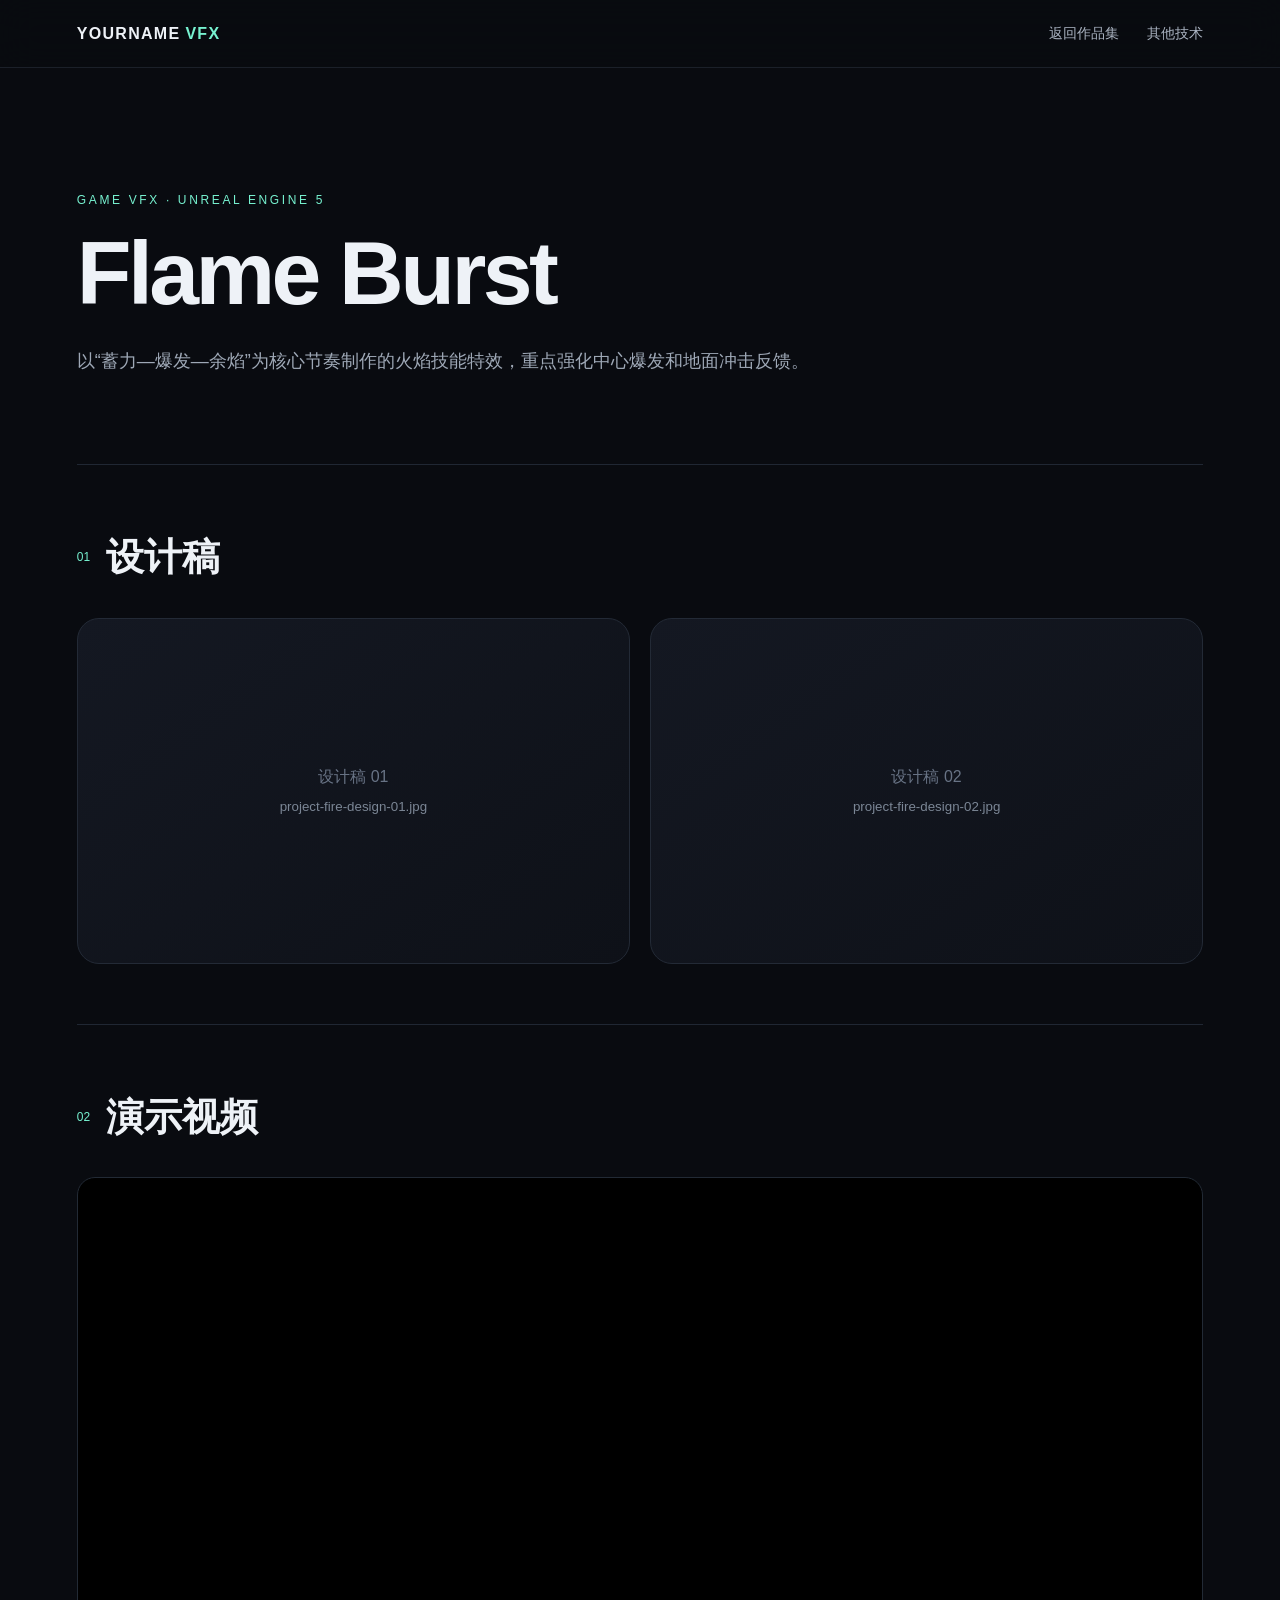
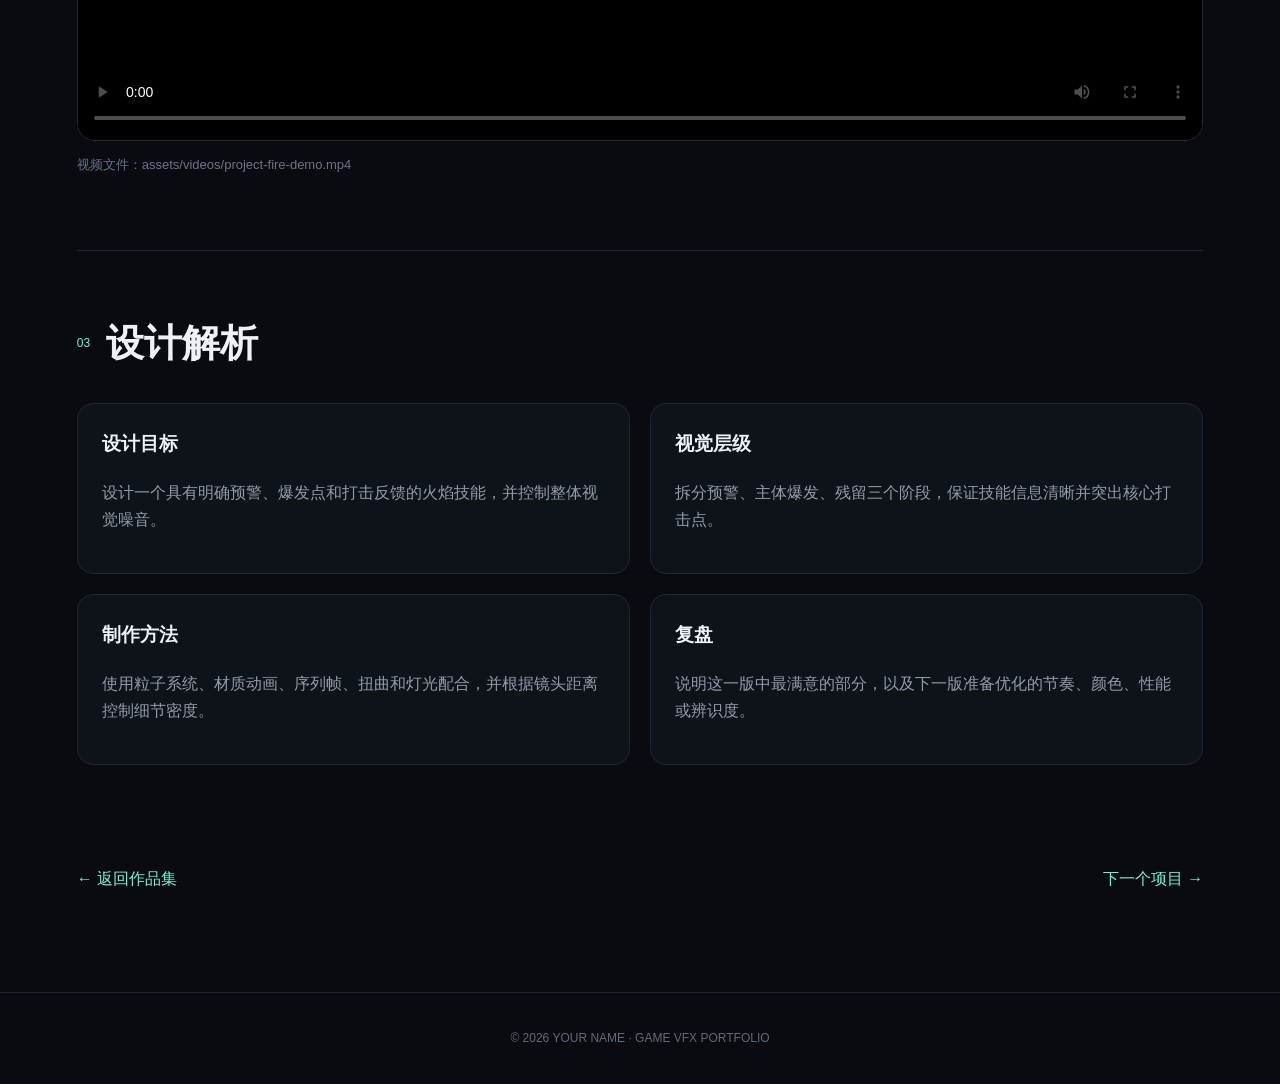
==== project-fire.html @ 78c402db "Add files via upload" ====
<!DOCTYPE html>
<html lang="zh-CN">
<head>
  <meta charset="UTF-8" />
  <meta name="viewport" content="width=device-width, initial-scale=1.0" />
  <title>Flame Burst | Game VFX Portfolio</title>
  <link rel="stylesheet" href="assets/css/style.css" />
</head>
<body>
<header class="site-header">
  <a class="logo" href="index.html">YOURNAME<span>VFX</span></a>
  <nav><a href="index.html#portfolio">返回作品集</a><a href="index.html#skills">其他技术</a></nav>
</header>

<main class="project-page">
  <section class="project-hero">
    <p class="eyebrow">GAME VFX · UNREAL ENGINE 5</p>
    <h1>Flame Burst</h1>
    <p>以“蓄力—爆发—余焰”为核心节奏制作的火焰技能特效，重点强化中心爆发和地面冲击反馈。</p>
  </section>

  <section class="project-block">
    <div class="section-title"><span>01</span><h2>设计稿</h2></div>
    <div class="image-stack">
      <div class="detail-placeholder">
        <span>设计稿 01</span><small>project-fire-design-01.jpg</small>
      </div>
      <div class="detail-placeholder">
        <span>设计稿 02</span><small>project-fire-design-02.jpg</small>
      </div>
    </div>
  </section>

  <section class="project-block">
    <div class="section-title"><span>02</span><h2>演示视频</h2></div>
    <video class="project-video" controls preload="metadata" poster="assets/images/portfolio/project-fire-video-poster.jpg">
      <source src="assets/videos/project-fire-demo.mp4" type="video/mp4" />
      你的浏览器不支持视频播放。
    </video>
    <p class="file-note">视频文件：assets/videos/project-fire-demo.mp4</p>
  </section>

  <section class="project-block">
    <div class="section-title"><span>03</span><h2>设计解析</h2></div>
    <div class="analysis-grid">
      <article><h3>设计目标</h3><p>设计一个具有明确预警、爆发点和打击反馈的火焰技能，并控制整体视觉噪音。</p></article>
      <article><h3>视觉层级</h3><p>拆分预警、主体爆发、残留三个阶段，保证技能信息清晰并突出核心打击点。</p></article>
      <article><h3>制作方法</h3><p>使用粒子系统、材质动画、序列帧、扭曲和灯光配合，并根据镜头距离控制细节密度。</p></article>
      <article><h3>复盘</h3><p>说明这一版中最满意的部分，以及下一版准备优化的节奏、颜色、性能或辨识度。</p></article>
    </div>
  </section>

  <nav class="project-nav">
    <a href="index.html#portfolio">← 返回作品集</a>
    <a href="project-ice.html">下一个项目 →</a>
  </nav>
</main>

<footer>© 2026 YOUR NAME · GAME VFX PORTFOLIO</footer>
<script src="assets/js/main.js"></script>
</body>
</html>
---- assets/css/style.css ----
*{box-sizing:border-box}html{scroll-behavior:smooth}body{margin:0;background:#090b10;color:#eef2f7;font-family:Inter,"Microsoft YaHei",Arial,sans-serif;line-height:1.7}a{color:inherit;text-decoration:none}img,video{max-width:100%;display:block}.site-header{position:sticky;top:0;z-index:20;display:flex;justify-content:space-between;align-items:center;padding:20px 6vw;background:rgba(9,11,16,.82);backdrop-filter:blur(18px);border-bottom:1px solid #1b2029}.logo{font-weight:800;letter-spacing:.08em}.logo span{color:#77f2d0;margin-left:5px}.site-header nav{display:flex;gap:28px;font-size:14px;color:#abb4c2}.site-header nav a:hover{color:#77f2d0}.hero,.section,.project-page{max-width:1280px;margin:auto}.hero{min-height:78vh;display:grid;grid-template-columns:1.05fr .95fr;gap:56px;align-items:center;padding:80px 6vw}.eyebrow{font-size:12px;letter-spacing:.22em;color:#77f2d0;text-transform:uppercase}.hero h1,.project-hero h1{font-size:clamp(46px,7vw,96px);line-height:1.04;margin:16px 0 26px;letter-spacing:-.04em}.hero h1 span{color:#7d8cff}.hero-copy{max-width:650px;color:#9fa9b7;font-size:18px}.hero-actions{display:flex;gap:14px;margin-top:30px}.btn{padding:12px 20px;border:1px solid #2a3140;border-radius:999px}.btn.primary{background:#eef2f7;color:#090b10;border-color:#eef2f7}.btn.ghost:hover{border-color:#77f2d0}.hero-card,.placeholder,.detail-placeholder{border:1px solid #232a36;background:linear-gradient(145deg,#141822,#0e1118);border-radius:22px}.hero-card{padding:16px}.hero-placeholder{aspect-ratio:1/1;display:grid;place-content:center;text-align:center;color:#657083;border:1px dashed #343d4d;border-radius:15px}.hero-placeholder small,.placeholder small,.detail-placeholder small{display:block;color:#7b8695;margin-top:6px}.section{padding:90px 6vw}.section-title{display:flex;align-items:center;gap:16px;margin-bottom:28px}.section-title span{font-size:12px;color:#77f2d0}.section-title h2{font-size:38px;margin:0}.section-desc{color:#8994a3;margin:-12px 0 32px}.about-grid{display:grid;grid-template-columns:1fr 1fr;gap:70px}.about-grid p{color:#a8b0bc}.info-list{border-top:1px solid #272e3a}.info-list div{display:flex;justify-content:space-between;padding:18px 0;border-bottom:1px solid #272e3a}.info-list span{color:#768192}.project-grid{display:grid;grid-template-columns:repeat(3,1fr);gap:24px}.project-card{transition:.25s}.project-card:hover{transform:translateY(-6px)}.thumb{aspect-ratio:4/3;display:grid;place-content:center;text-align:center;color:#667184}.project-meta{display:flex;justify-content:space-between;align-items:flex-end;padding:16px 4px}.project-meta b{display:block;font-size:20px}.project-meta span{display:block;color:#788392;font-size:13px}.project-meta strong{font-size:26px;color:#303746}.skills-grid{display:grid;grid-template-columns:repeat(3,1fr);gap:24px}.skill-card{border:1px solid #202733;border-radius:18px;overflow:hidden;background:#0e1219}.skill-image{aspect-ratio:16/10;border:0;border-radius:0;display:grid;place-content:center;text-align:center;color:#667184}.skill-card h3,.skill-card p{padding:0 18px}.skill-card p{color:#8d97a6;padding-bottom:18px}.contact{display:grid;grid-template-columns:1.2fr .8fr;gap:50px;border-top:1px solid #232a36}.contact h2{font-size:42px;line-height:1.25}.contact-list{display:flex;flex-direction:column;gap:12px;justify-content:center;color:#aab2be}.contact-list a:hover{color:#77f2d0}footer{padding:35px 6vw;border-top:1px solid #202733;color:#606a78;font-size:12px;text-align:center}.project-page{padding:60px 6vw 100px}.project-hero{padding:50px 0 70px;max-width:900px}.project-hero p:last-child{color:#9ea8b6;font-size:18px}.project-block{padding:60px 0;border-top:1px solid #202733}.image-stack{display:grid;grid-template-columns:1fr 1fr;gap:20px}.detail-placeholder{aspect-ratio:16/10;display:grid;place-content:center;text-align:center;color:#687385}.project-video{width:100%;border-radius:18px;background:#000;border:1px solid #222a35}.file-note{font-size:13px;color:#697485}.analysis-grid{display:grid;grid-template-columns:1fr 1fr;gap:20px}.analysis-grid article{padding:24px;border:1px solid #202733;border-radius:16px;background:#0e1219}.analysis-grid h3{margin-top:0}.analysis-grid p{color:#929ca9}.project-nav{display:flex;justify-content:space-between;padding-top:40px}.project-nav a{color:#77f2d0}@media(max-width:900px){.site-header{padding:16px 5vw}.site-header nav{gap:14px;font-size:12px}.hero{grid-template-columns:1fr;padding:60px 5vw}.about-grid,.contact,.analysis-grid,.image-stack{grid-template-columns:1fr}.project-grid,.skills-grid{grid-template-columns:1fr 1fr}.section{padding:70px 5vw}}@media(max-width:620px){.site-header nav a:nth-child(2),.site-header nav a:nth-child(3){display:none}.project-grid,.skills-grid{grid-template-columns:1fr}.hero h1{font-size:48px}.section-title h2{font-size:30px}.contact h2{font-size:32px}}
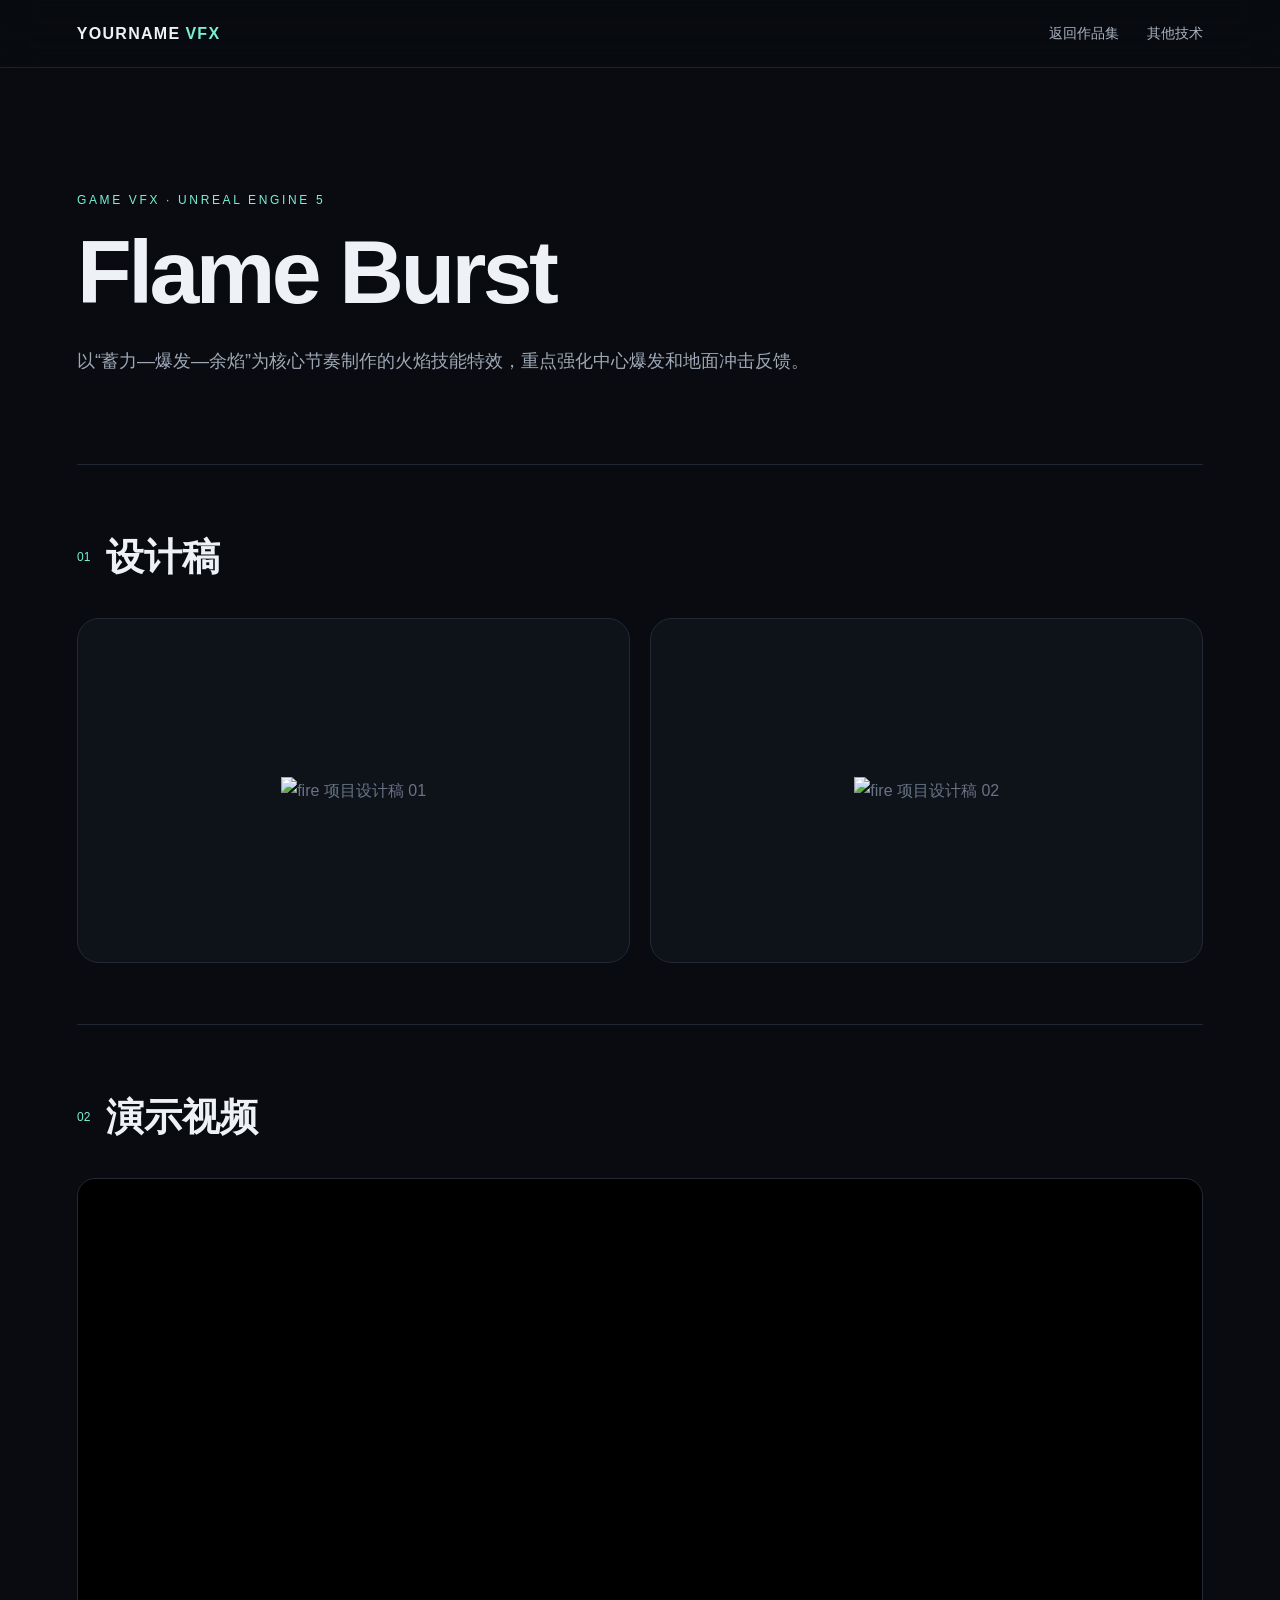
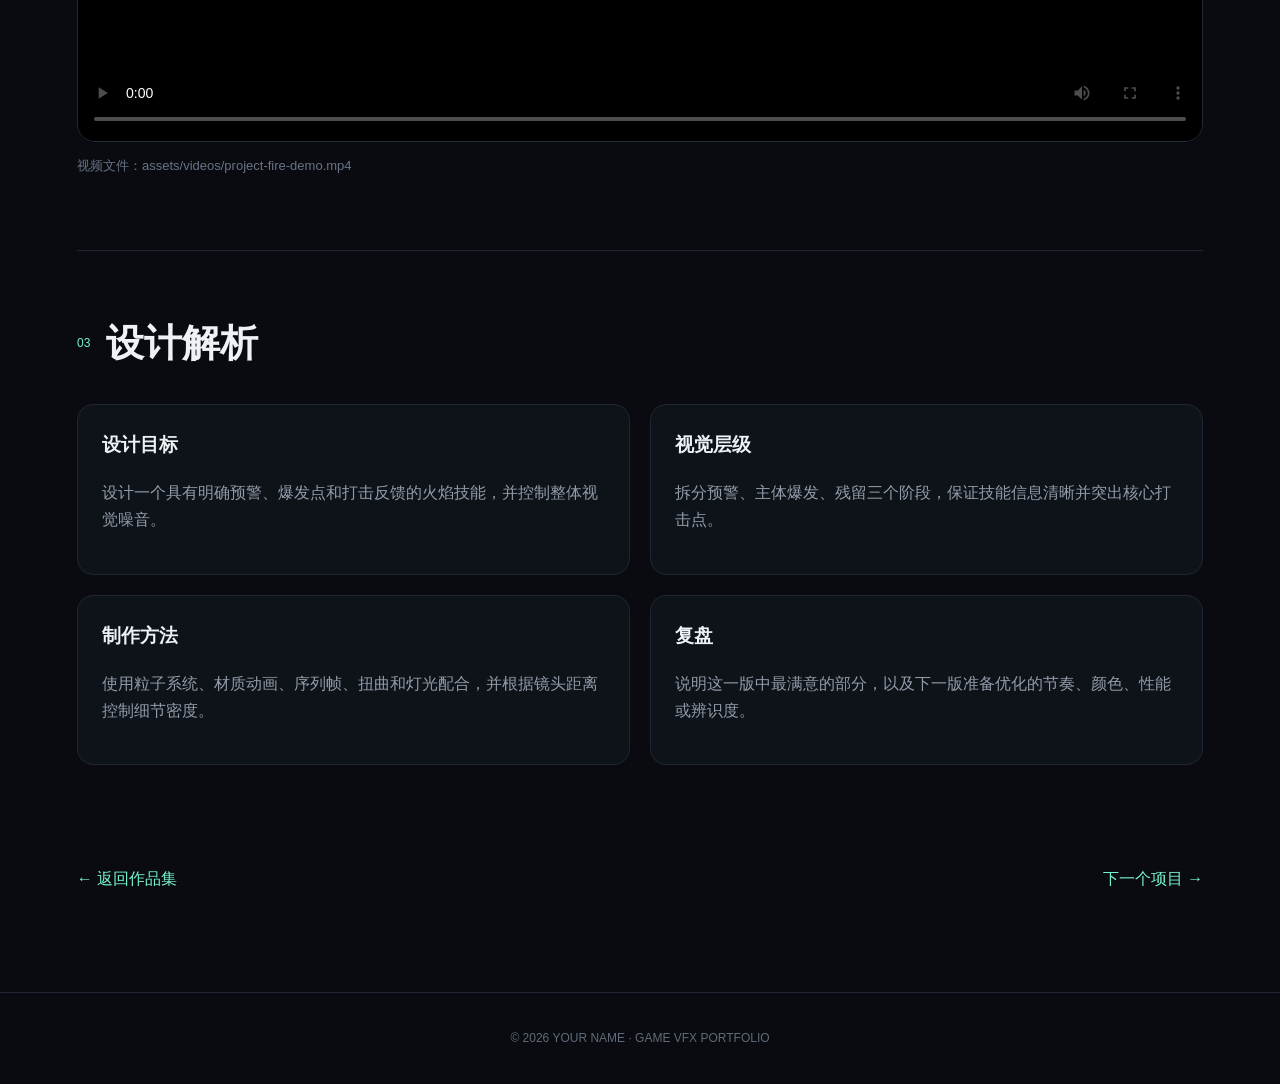
==== commit 08847e97: "Add files via upload" ====
--- a/project-fire.html
+++ b/project-fire.html
@@ -22,12 +22,8 @@
   <section class="project-block">
     <div class="section-title"><span>01</span><h2>设计稿</h2></div>
     <div class="image-stack">
-      <div class="detail-placeholder">
-        <span>设计稿 01</span><small>project-fire-design-01.jpg</small>
-      </div>
-      <div class="detail-placeholder">
-        <span>设计稿 02</span><small>project-fire-design-02.jpg</small>
-      </div>
+      <div class="detail-placeholder media-frame"><img src="assets/images/portfolio/project-fire-design-01.jpg" alt="fire 项目设计稿 01" loading="lazy"></div>
+      <div class="detail-placeholder media-frame"><img src="assets/images/portfolio/project-fire-design-02.jpg" alt="fire 项目设计稿 02" loading="lazy"></div>
     </div>
   </section>
 
--- a/assets/css/style.css
+++ b/assets/css/style.css
@@ -1 +1,28 @@
-*{box-sizing:border-box}html{scroll-behavior:smooth}body{margin:0;background:#090b10;color:#eef2f7;font-family:Inter,"Microsoft YaHei",Arial,sans-serif;line-height:1.7}a{color:inherit;text-decoration:none}img,video{max-width:100%;display:block}.site-header{position:sticky;top:0;z-index:20;display:flex;justify-content:space-between;align-items:center;padding:20px 6vw;background:rgba(9,11,16,.82);backdrop-filter:blur(18px);border-bottom:1px solid #1b2029}.logo{font-weight:800;letter-spacing:.08em}.logo span{color:#77f2d0;margin-left:5px}.site-header nav{display:flex;gap:28px;font-size:14px;color:#abb4c2}.site-header nav a:hover{color:#77f2d0}.hero,.section,.project-page{max-width:1280px;margin:auto}.hero{min-height:78vh;display:grid;grid-template-columns:1.05fr .95fr;gap:56px;align-items:center;padding:80px 6vw}.eyebrow{font-size:12px;letter-spacing:.22em;color:#77f2d0;text-transform:uppercase}.hero h1,.project-hero h1{font-size:clamp(46px,7vw,96px);line-height:1.04;margin:16px 0 26px;letter-spacing:-.04em}.hero h1 span{color:#7d8cff}.hero-copy{max-width:650px;color:#9fa9b7;font-size:18px}.hero-actions{display:flex;gap:14px;margin-top:30px}.btn{padding:12px 20px;border:1px solid #2a3140;border-radius:999px}.btn.primary{background:#eef2f7;color:#090b10;border-color:#eef2f7}.btn.ghost:hover{border-color:#77f2d0}.hero-card,.placeholder,.detail-placeholder{border:1px solid #232a36;background:linear-gradient(145deg,#141822,#0e1118);border-radius:22px}.hero-card{padding:16px}.hero-placeholder{aspect-ratio:1/1;display:grid;place-content:center;text-align:center;color:#657083;border:1px dashed #343d4d;border-radius:15px}.hero-placeholder small,.placeholder small,.detail-placeholder small{display:block;color:#7b8695;margin-top:6px}.section{padding:90px 6vw}.section-title{display:flex;align-items:center;gap:16px;margin-bottom:28px}.section-title span{font-size:12px;color:#77f2d0}.section-title h2{font-size:38px;margin:0}.section-desc{color:#8994a3;margin:-12px 0 32px}.about-grid{display:grid;grid-template-columns:1fr 1fr;gap:70px}.about-grid p{color:#a8b0bc}.info-list{border-top:1px solid #272e3a}.info-list div{display:flex;justify-content:space-between;padding:18px 0;border-bottom:1px solid #272e3a}.info-list span{color:#768192}.project-grid{display:grid;grid-template-columns:repeat(3,1fr);gap:24px}.project-card{transition:.25s}.project-card:hover{transform:translateY(-6px)}.thumb{aspect-ratio:4/3;display:grid;place-content:center;text-align:center;color:#667184}.project-meta{display:flex;justify-content:space-between;align-items:flex-end;padding:16px 4px}.project-meta b{display:block;font-size:20px}.project-meta span{display:block;color:#788392;font-size:13px}.project-meta strong{font-size:26px;color:#303746}.skills-grid{display:grid;grid-template-columns:repeat(3,1fr);gap:24px}.skill-card{border:1px solid #202733;border-radius:18px;overflow:hidden;background:#0e1219}.skill-image{aspect-ratio:16/10;border:0;border-radius:0;display:grid;place-content:center;text-align:center;color:#667184}.skill-card h3,.skill-card p{padding:0 18px}.skill-card p{color:#8d97a6;padding-bottom:18px}.contact{display:grid;grid-template-columns:1.2fr .8fr;gap:50px;border-top:1px solid #232a36}.contact h2{font-size:42px;line-height:1.25}.contact-list{display:flex;flex-direction:column;gap:12px;justify-content:center;color:#aab2be}.contact-list a:hover{color:#77f2d0}footer{padding:35px 6vw;border-top:1px solid #202733;color:#606a78;font-size:12px;text-align:center}.project-page{padding:60px 6vw 100px}.project-hero{padding:50px 0 70px;max-width:900px}.project-hero p:last-child{color:#9ea8b6;font-size:18px}.project-block{padding:60px 0;border-top:1px solid #202733}.image-stack{display:grid;grid-template-columns:1fr 1fr;gap:20px}.detail-placeholder{aspect-ratio:16/10;display:grid;place-content:center;text-align:center;color:#687385}.project-video{width:100%;border-radius:18px;background:#000;border:1px solid #222a35}.file-note{font-size:13px;color:#697485}.analysis-grid{display:grid;grid-template-columns:1fr 1fr;gap:20px}.analysis-grid article{padding:24px;border:1px solid #202733;border-radius:16px;background:#0e1219}.analysis-grid h3{margin-top:0}.analysis-grid p{color:#929ca9}.project-nav{display:flex;justify-content:space-between;padding-top:40px}.project-nav a{color:#77f2d0}@media(max-width:900px){.site-header{padding:16px 5vw}.site-header nav{gap:14px;font-size:12px}.hero{grid-template-columns:1fr;padding:60px 5vw}.about-grid,.contact,.analysis-grid,.image-stack{grid-template-columns:1fr}.project-grid,.skills-grid{grid-template-columns:1fr 1fr}.section{padding:70px 5vw}}@media(max-width:620px){.site-header nav a:nth-child(2),.site-header nav a:nth-child(3){display:none}.project-grid,.skills-grid{grid-template-columns:1fr}.hero h1{font-size:48px}.section-title h2{font-size:30px}.contact h2{font-size:32px}}+*{box-sizing:border-box}html{scroll-behavior:smooth}body{margin:0;background:#090b10;color:#eef2f7;font-family:Inter,"Microsoft YaHei",Arial,sans-serif;line-height:1.7}a{color:inherit;text-decoration:none}img,video{max-width:100%;display:block}.site-header{position:sticky;top:0;z-index:20;display:flex;justify-content:space-between;align-items:center;padding:20px 6vw;background:rgba(9,11,16,.82);backdrop-filter:blur(18px);border-bottom:1px solid #1b2029}.logo{font-weight:800;letter-spacing:.08em}.logo span{color:#77f2d0;margin-left:5px}.site-header nav{display:flex;gap:28px;font-size:14px;color:#abb4c2}.site-header nav a:hover{color:#77f2d0}.hero,.section,.project-page{max-width:1280px;margin:auto}.hero{min-height:78vh;display:grid;grid-template-columns:1.05fr .95fr;gap:56px;align-items:center;padding:80px 6vw}.eyebrow{font-size:12px;letter-spacing:.22em;color:#77f2d0;text-transform:uppercase}.hero h1,.project-hero h1{font-size:clamp(46px,7vw,96px);line-height:1.04;margin:16px 0 26px;letter-spacing:-.04em}.hero h1 span{color:#7d8cff}.hero-copy{max-width:650px;color:#9fa9b7;font-size:18px}.hero-actions{display:flex;gap:14px;margin-top:30px}.btn{padding:12px 20px;border:1px solid #2a3140;border-radius:999px}.btn.primary{background:#eef2f7;color:#090b10;border-color:#eef2f7}.btn.ghost:hover{border-color:#77f2d0}.hero-card,.placeholder,.detail-placeholder{border:1px solid #232a36;background:linear-gradient(145deg,#141822,#0e1118);border-radius:22px}.hero-card{padding:16px}.hero-placeholder{aspect-ratio:1/1;display:grid;place-content:center;text-align:center;color:#657083;border:1px dashed #343d4d;border-radius:15px}.hero-placeholder small,.placeholder small,.detail-placeholder small{display:block;color:#7b8695;margin-top:6px}.section{padding:90px 6vw}.section-title{display:flex;align-items:center;gap:16px;margin-bottom:28px}.section-title span{font-size:12px;color:#77f2d0}.section-title h2{font-size:38px;margin:0}.section-desc{color:#8994a3;margin:-12px 0 32px}.about-grid{display:grid;grid-template-columns:1fr 1fr;gap:70px}.about-grid p{color:#a8b0bc}.info-list{border-top:1px solid #272e3a}.info-list div{display:flex;justify-content:space-between;padding:18px 0;border-bottom:1px solid #272e3a}.info-list span{color:#768192}.project-grid{display:grid;grid-template-columns:repeat(3,1fr);gap:24px}.project-card{transition:.25s}.project-card:hover{transform:translateY(-6px)}.thumb{aspect-ratio:4/3;display:grid;place-content:center;text-align:center;color:#667184}.project-meta{display:flex;justify-content:space-between;align-items:flex-end;padding:16px 4px}.project-meta b{display:block;font-size:20px}.project-meta span{display:block;color:#788392;font-size:13px}.project-meta strong{font-size:26px;color:#303746}.skills-grid{display:grid;grid-template-columns:repeat(3,1fr);gap:24px}.skill-card{border:1px solid #202733;border-radius:18px;overflow:hidden;background:#0e1219}.skill-image{aspect-ratio:16/10;border:0;border-radius:0;display:grid;place-content:center;text-align:center;color:#667184}.skill-card h3,.skill-card p{padding:0 18px}.skill-card p{color:#8d97a6;padding-bottom:18px}.contact{display:grid;grid-template-columns:1.2fr .8fr;gap:50px;border-top:1px solid #232a36}.contact h2{font-size:42px;line-height:1.25}.contact-list{display:flex;flex-direction:column;gap:12px;justify-content:center;color:#aab2be}.contact-list a:hover{color:#77f2d0}footer{padding:35px 6vw;border-top:1px solid #202733;color:#606a78;font-size:12px;text-align:center}.project-page{padding:60px 6vw 100px}.project-hero{padding:50px 0 70px;max-width:900px}.project-hero p:last-child{color:#9ea8b6;font-size:18px}.project-block{padding:60px 0;border-top:1px solid #202733}.image-stack{display:grid;grid-template-columns:1fr 1fr;gap:20px}.detail-placeholder{aspect-ratio:16/10;display:grid;place-content:center;text-align:center;color:#687385}.project-video{width:100%;border-radius:18px;background:#000;border:1px solid #222a35}.file-note{font-size:13px;color:#697485}.analysis-grid{display:grid;grid-template-columns:1fr 1fr;gap:20px}.analysis-grid article{padding:24px;border:1px solid #202733;border-radius:16px;background:#0e1219}.analysis-grid h3{margin-top:0}.analysis-grid p{color:#929ca9}.project-nav{display:flex;justify-content:space-between;padding-top:40px}.project-nav a{color:#77f2d0}@media(max-width:900px){.site-header{padding:16px 5vw}.site-header nav{gap:14px;font-size:12px}.hero{grid-template-columns:1fr;padding:60px 5vw}.about-grid,.contact,.analysis-grid,.image-stack{grid-template-columns:1fr}.project-grid,.skills-grid{grid-template-columns:1fr 1fr}.section{padding:70px 5vw}}@media(max-width:620px){.site-header nav a:nth-child(2),.site-header nav a:nth-child(3){display:none}.project-grid,.skills-grid{grid-template-columns:1fr}.hero h1{font-size:48px}.section-title h2{font-size:30px}.contact h2{font-size:32px}}
+/* Real image containers */
+.media-frame{position:relative;overflow:hidden;background:#0e1219}
+.media-frame img{width:100%;height:100%;object-fit:cover;display:block;transition:transform .55s ease,filter .55s ease}
+.project-card:hover .media-frame img,.skill-card:hover .media-frame img{transform:scale(1.035);filter:brightness(1.06)}
+
+/* Scroll reveal: elements fade/slide in as they enter the viewport. */
+.reveal{opacity:0;transform:translateY(34px);transition:opacity .8s cubic-bezier(.2,.7,.2,1),transform .8s cubic-bezier(.2,.7,.2,1);will-change:opacity,transform}
+.reveal.is-visible{opacity:1;transform:none}
+@media (prefers-reduced-motion:reduce){.reveal{opacity:1;transform:none;transition:none}}
+
+/* Anchor navigation: keep sections visible below the sticky header. */
+#about,#portfolio,#skills,#contact{scroll-margin-top:96px}
+
+/* Keep the important “其他技术” navigation item visible on mobile too. */
+@media(max-width:620px){
+  .site-header nav a:nth-child(3){display:inline-block}
+  .site-header nav{gap:10px}
+}
+
+/* Independent Other Skills pages */
+.skill-card{display:block;color:inherit}
+.skill-detail-image{width:100%;max-width:1000px;aspect-ratio:16/9;border:1px solid #232a36;border-radius:20px}
+.skill-detail-image img{width:100%;height:100%;object-fit:cover}
+.skill-detail-desc{max-width:900px;color:#9ea8b6;font-size:17px;margin-bottom:30px}
+
+/* Skill detail pages: keep only the Home link aligned right. */
+.project-nav-home-only { justify-content: flex-end; }
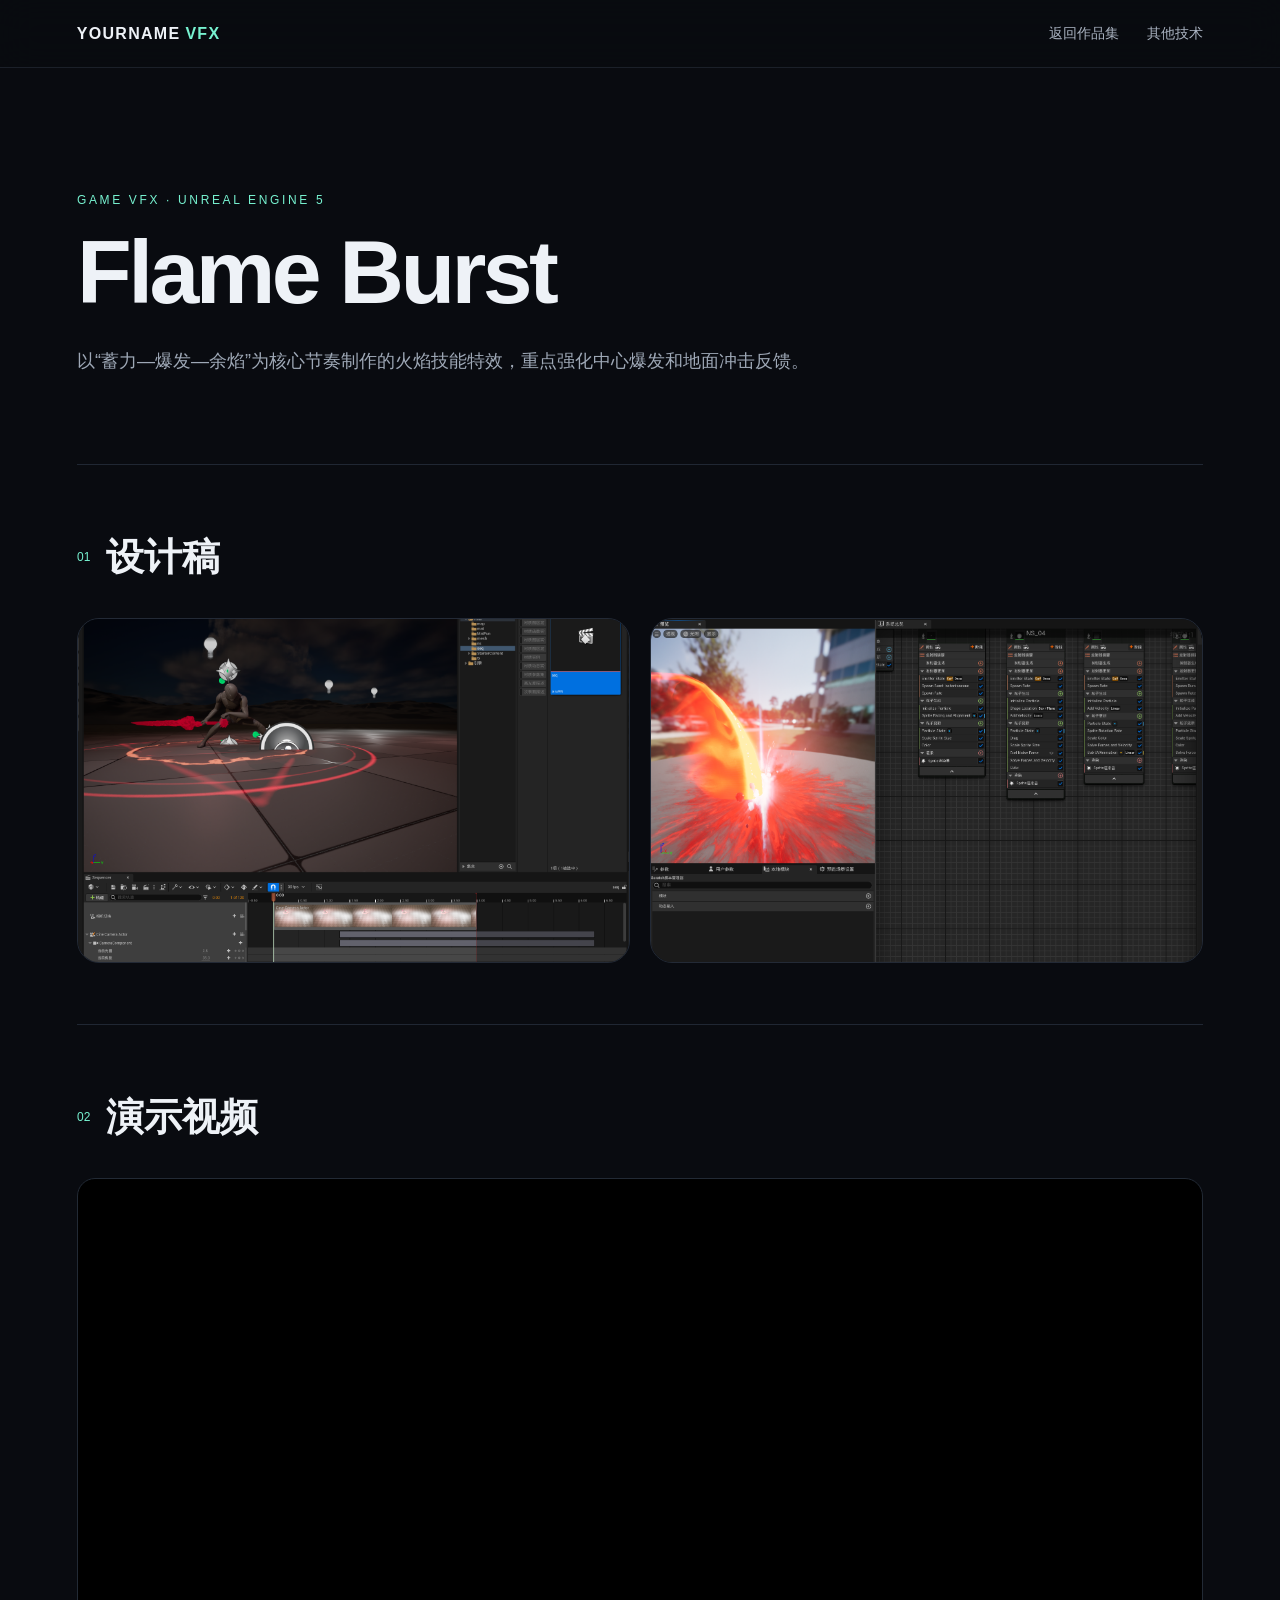
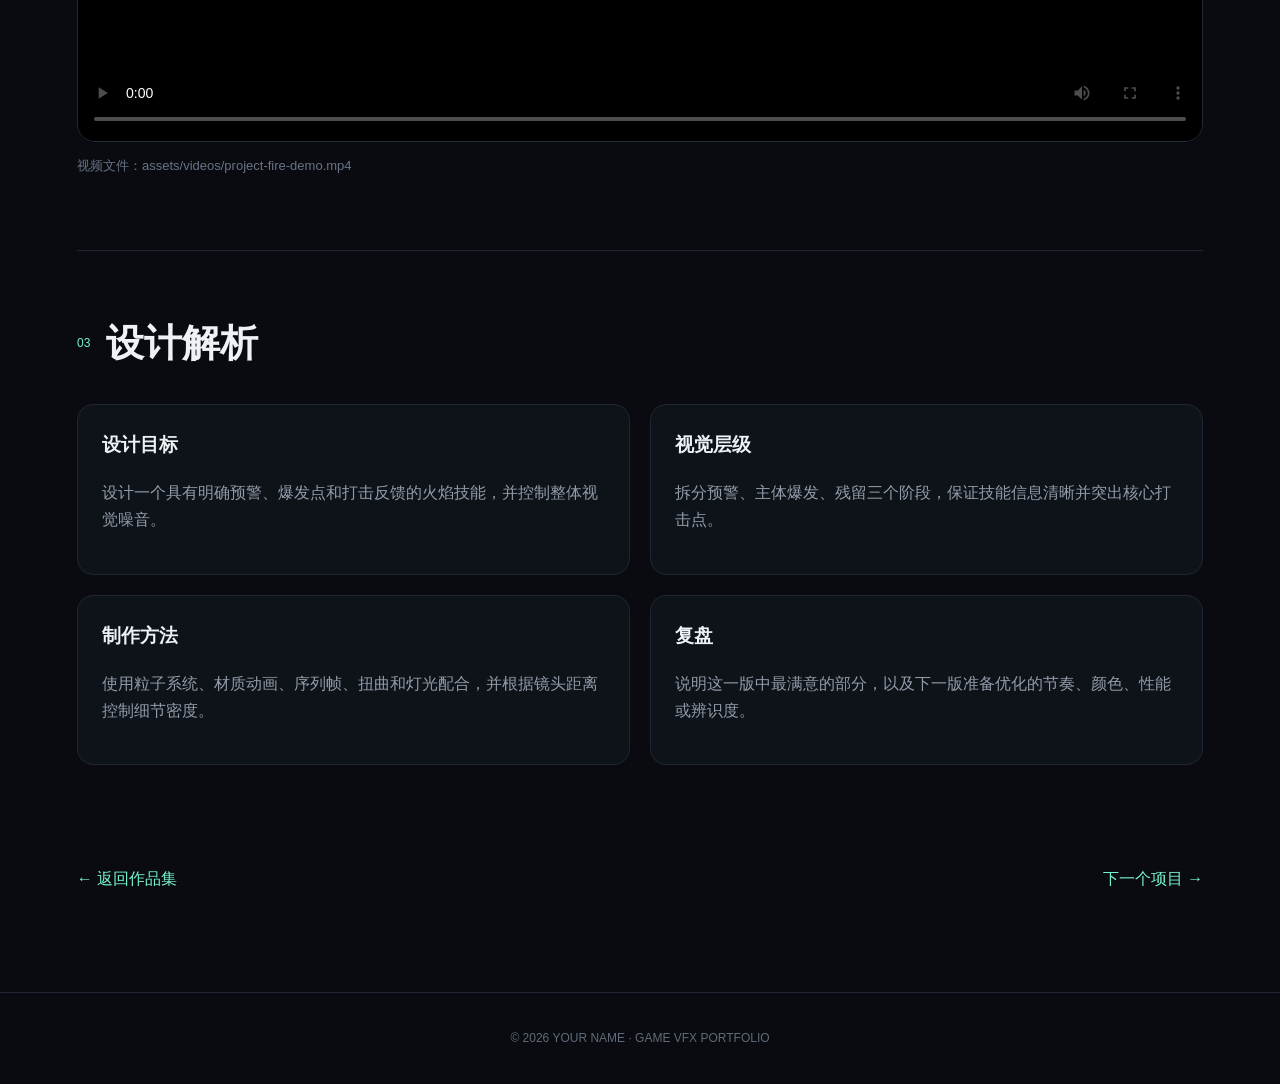
==== commit c406cfa4: "Update project-fire.html" ====
--- a/project-fire.html
+++ b/project-fire.html
@@ -22,8 +22,8 @@
   <section class="project-block">
     <div class="section-title"><span>01</span><h2>设计稿</h2></div>
     <div class="image-stack">
-      <div class="detail-placeholder media-frame"><img src="assets/images/portfolio/project-fire-design-01.jpg" alt="fire 项目设计稿 01" loading="lazy"></div>
-      <div class="detail-placeholder media-frame"><img src="assets/images/portfolio/project-fire-design-02.jpg" alt="fire 项目设计稿 02" loading="lazy"></div>
+      <div class="detail-placeholder media-frame"><img src="assets/images/portfolio/project-fire-design-01.png" alt="fire 项目设计稿 01" loading="lazy"></div>
+      <div class="detail-placeholder media-frame"><img src="assets/images/portfolio/project-fire-design-02.png" alt="fire 项目设计稿 02" loading="lazy"></div>
     </div>
   </section>
 
